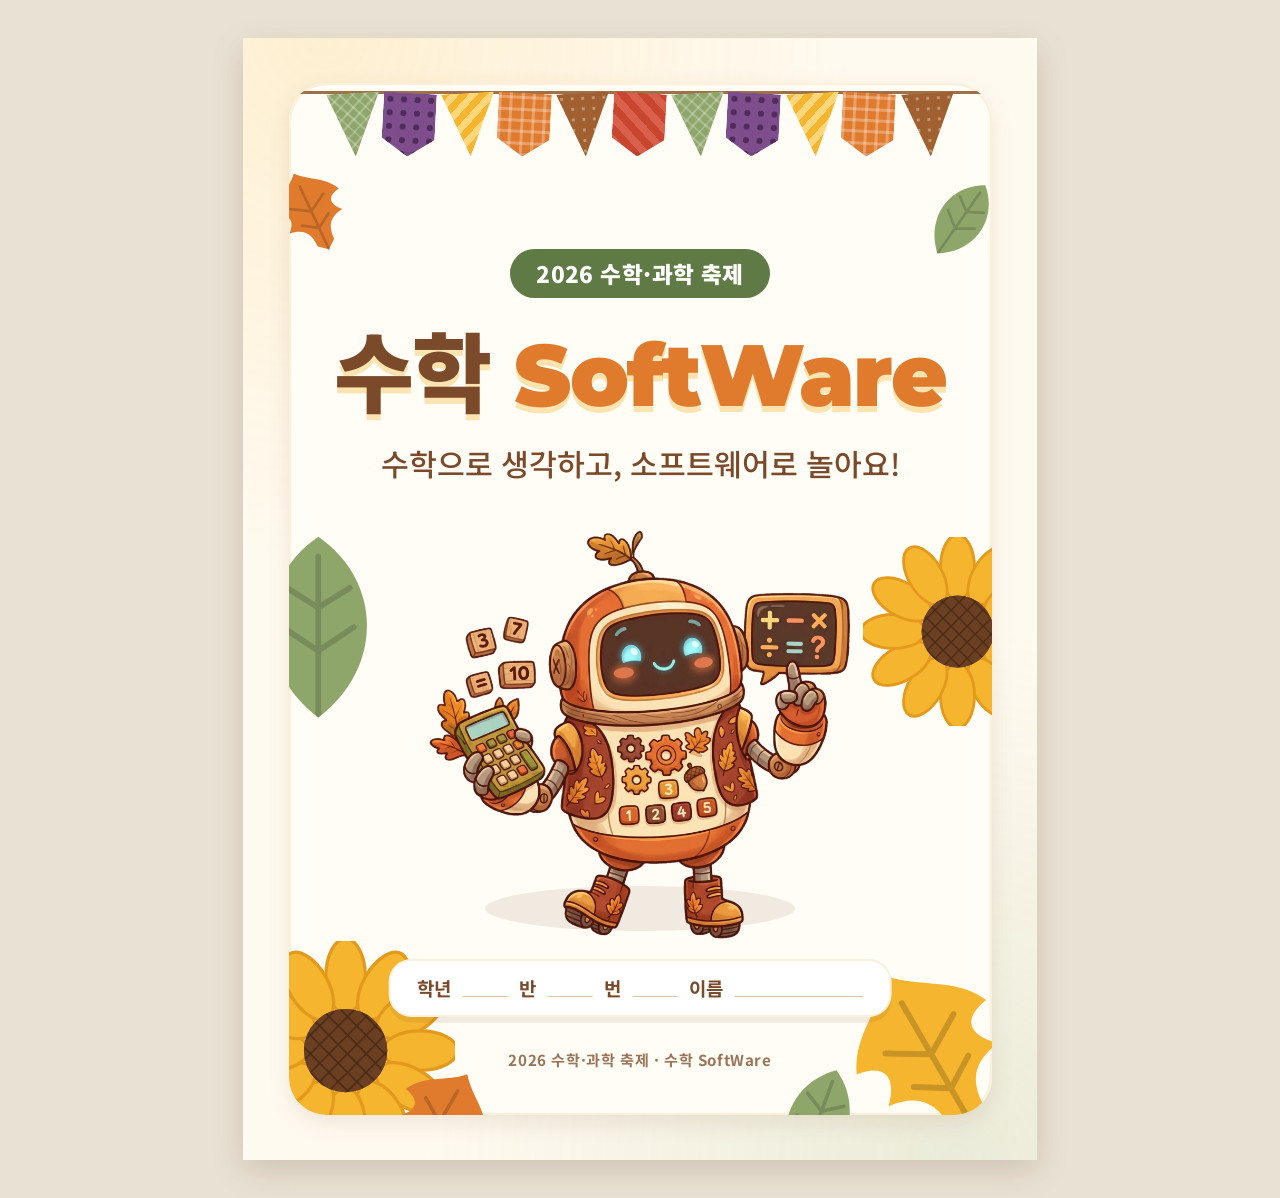
==== print/cover.html @ 3123ab9a "활동지 소책자 A4 표지 추가 (메인페이지 테마) Co-Authored-By: Claude Opus 5.5 <noreply@anthropic.com> Claude-Session: " ====
<!doctype html>
<html lang="ko">
<head>
  <meta charset="utf-8" />
  <meta name="viewport" content="width=device-width, initial-scale=1" />
  <title>수학 SoftWare 활동지 표지</title>
  <link rel="preconnect" href="https://fonts.googleapis.com" />
  <link rel="preconnect" href="https://fonts.gstatic.com" crossorigin />
  <link href="https://fonts.googleapis.com/css2?family=Montserrat:wght@600;800;900&family=Noto+Sans+KR:wght@400;500;700;900&display=swap" rel="stylesheet" />
  <style>
    /* 메인페이지(css/style.css)와 같은 색상·글꼴 */
    :root {
      --cream: #fffaf0;
      --cream-2: #fbf0dc;
      --brown: #7a4a2a;
      --orange: #e07b2e;
      --mustard: #f5b52e;
      --sage: #8fa66b;
      --sage-dark: #5f7a44;
      --plum: #7e4e8c;
      --red: #c8452f;
      --ink: #4a2e1c;
      --font-title: "Montserrat", "Noto Sans KR", sans-serif;
      --font-body: "Noto Sans KR", system-ui, sans-serif;
    }
    @page { size: A4; margin: 0; }
    * { box-sizing: border-box; }
    html, body { margin: 0; padding: 0; }
    body {
      background: #e9e2d4;
      font-family: var(--font-body); color: var(--ink);
      -webkit-print-color-adjust: exact; print-color-adjust: exact;
    }
    .sheet {
      position: relative; overflow: hidden; isolation: isolate;
      width: 210mm; height: 297mm; margin: 10mm auto;
      background:
        radial-gradient(circle at 10% 0%, rgba(245,181,46,.16), transparent 40%),
        radial-gradient(circle at 90% 100%, rgba(143,166,107,.18), transparent 40%),
        var(--cream);
      box-shadow: 0 10px 30px rgba(90,51,25,.18);
    }
    @media print {
      body { background: none; }
      .sheet { margin: 0; box-shadow: none; }
    }

    /* 안쪽 카드 (메인페이지 hero 상자) */
    .card {
      position: absolute; inset: 12mm; border-radius: 10mm; overflow: hidden; isolation: isolate;
      background: #fffdf6;
      box-shadow: 0 2mm 6mm rgba(122,74,42,.12), inset 0 0 0 .6mm var(--cream-2);
      display: flex; flex-direction: column; align-items: center; text-align: center;
      padding: 44mm 12mm 0;
    }

    /* 만국기 */
    .bunting {
      position: absolute; top: 0; left: 0; right: 0; z-index: 2;
      display: flex; justify-content: center; gap: 1.2mm; padding-top: 2.6mm;
    }
    .bunting::before {
      content: ""; position: absolute; left: 0; right: 0; top: 2mm; height: .9mm;
      background: #a07048; border-radius: 1mm;
    }
    .flag {
      width: 14mm; aspect-ratio: 5 / 6;
      clip-path: polygon(0 0, 100% 0, 100% 72%, 50% 100%, 0 72%);
      box-shadow: inset 0 -1mm 0 rgba(0,0,0,.08);
      transform-origin: top center;
    }
    .flag:nth-child(odd) { clip-path: polygon(0 0, 100% 0, 50% 100%); transform: rotate(-3deg); }
    .flag:nth-child(even) { transform: rotate(3deg); }
    .flag.dots   { background: radial-gradient(circle, #4f2c5c 30%, transparent 32%) 0 0 / 3.6mm 3.6mm, var(--plum); }
    .flag.stripe { background: repeating-linear-gradient(135deg, var(--mustard) 0 1.8mm, #ffd67a 1.8mm 3.6mm); }
    .flag.plaid  { background:
        repeating-linear-gradient(0deg, rgba(255,255,255,.28) 0 .8mm, transparent .8mm 3mm),
        repeating-linear-gradient(90deg, rgba(255,255,255,.28) 0 .8mm, transparent .8mm 3mm), var(--orange); }
    .flag.sage   { background:
        repeating-linear-gradient(45deg, rgba(255,255,255,.25) 0 .5mm, transparent .5mm 2.3mm),
        repeating-linear-gradient(-45deg, rgba(255,255,255,.25) 0 .5mm, transparent .5mm 2.3mm), var(--sage); }
    .flag.red    { background: repeating-linear-gradient(45deg, var(--red) 0 2mm, #d9604a 2mm 4mm); }
    .flag.spots  { background: radial-gradient(circle, rgba(255,255,255,.35) 22%, transparent 25%) 0 0 / 2.8mm 2.8mm, #a0602f; }

    /* 장식 */
    .deco { position: absolute; z-index: -1; pointer-events: none; }
    .deco svg { display: block; width: 100%; height: 100%; }

    /* 제목 영역 */
    .festival {
      display: inline-block; font-weight: 900; color: #fff; background: var(--sage-dark);
      font-size: 6mm; padding: 2mm 7mm; border-radius: 999px; letter-spacing: .02em;
    }
    h1 {
      font-family: var(--font-title); font-weight: 900; color: var(--brown);
      font-size: 23mm; line-height: 1; margin: 9mm 0 6mm;
      letter-spacing: -.02em; white-space: nowrap;
      text-shadow: 0 1.6mm 0 rgba(245,181,46,.35);
    }
    h1 span { color: var(--orange); }
    .lead { font-size: 8mm; color: var(--brown); margin: 0; font-weight: 500; }

    /* 수리봇 */
    .robot { position: relative; margin-top: 12mm; width: 112mm; height: 108mm; }
    .robot::before {
      content: ""; position: absolute; left: 50%; bottom: 2mm; transform: translateX(-50%);
      width: 82mm; height: 12mm; border-radius: 50%; background: rgba(122,74,42,.10);
    }
    .robot img { position: relative; width: 100%; height: 100%; object-fit: contain; }

    /* 하단 이름 칸 */
    .name {
      position: absolute; left: 50%; bottom: 26mm; transform: translateX(-50%);
      display: flex; gap: 3mm; align-items: center;
      background: #fff; border: .6mm solid var(--cream-2); border-radius: 6mm;
      padding: 3.5mm 7mm; box-shadow: 0 1.5mm 0 rgba(122,74,42,.10);
      font-weight: 700; color: var(--brown); font-size: 5mm; white-space: nowrap;
    }
    .name i { display: inline-block; width: 12mm; border-bottom: .4mm solid #d9c4a3; height: 5mm; }
    .name i.wide { width: 34mm; }
    .foot {
      position: absolute; left: 0; right: 0; bottom: 12mm;
      font-size: 4mm; color: #9a7558; font-weight: 700; letter-spacing: .04em;
    }
  </style>
</head>
<body>
  <svg width="0" height="0" style="position:absolute" aria-hidden="true">
    <defs>
      <symbol id="leaf" viewBox="0 0 100 100">
        <path d="M50 4 C62 18 80 22 88 40 C74 42 70 50 82 62 C68 64 60 70 60 88 L50 96 L40 88 C40 70 32 64 18 62 C30 50 26 42 12 40 C20 22 38 18 50 4 Z" fill="currentColor"/>
        <path d="M50 20 L50 96 M50 50 L30 38 M50 50 L70 38 M50 70 L34 60 M50 70 L66 60" stroke="rgba(0,0,0,.18)" stroke-width="3" fill="none" stroke-linecap="round"/>
      </symbol>
      <symbol id="oval-leaf" viewBox="0 0 100 100">
        <path d="M50 4 C82 26 84 70 50 96 C16 70 18 26 50 4 Z" fill="currentColor"/>
        <path d="M50 14 L50 94 M50 40 L34 30 M50 40 L66 30 M50 62 L32 50 M50 62 L68 50" stroke="rgba(0,0,0,.16)" stroke-width="3" fill="none" stroke-linecap="round"/>
      </symbol>
      <symbol id="sunflower" viewBox="0 0 100 100">
        <g fill="#f5b52e" stroke="#e39a1c" stroke-width="1.5">
          <ellipse cx="50" cy="16" rx="9" ry="17"/>
          <ellipse cx="50" cy="16" rx="9" ry="17" transform="rotate(30 50 50)"/>
          <ellipse cx="50" cy="16" rx="9" ry="17" transform="rotate(60 50 50)"/>
          <ellipse cx="50" cy="16" rx="9" ry="17" transform="rotate(90 50 50)"/>
          <ellipse cx="50" cy="16" rx="9" ry="17" transform="rotate(120 50 50)"/>
          <ellipse cx="50" cy="16" rx="9" ry="17" transform="rotate(150 50 50)"/>
          <ellipse cx="50" cy="16" rx="9" ry="17" transform="rotate(180 50 50)"/>
          <ellipse cx="50" cy="16" rx="9" ry="17" transform="rotate(210 50 50)"/>
          <ellipse cx="50" cy="16" rx="9" ry="17" transform="rotate(240 50 50)"/>
          <ellipse cx="50" cy="16" rx="9" ry="17" transform="rotate(270 50 50)"/>
          <ellipse cx="50" cy="16" rx="9" ry="17" transform="rotate(300 50 50)"/>
          <ellipse cx="50" cy="16" rx="9" ry="17" transform="rotate(330 50 50)"/>
        </g>
        <circle cx="50" cy="50" r="19" fill="#6b3f22"/>
        <circle cx="50" cy="50" r="19" fill="url(#seed)"/>
      </symbol>
      <pattern id="seed" width="6" height="6" patternUnits="userSpaceOnUse" patternTransform="rotate(45)">
        <rect width="6" height="6" fill="#6b3f22"/>
        <path d="M0 0 L6 0 M0 0 L0 6" stroke="#4a2a14" stroke-width="1.4"/>
      </pattern>
    </defs>
  </svg>

  <div class="sheet">
    <div class="card">
      <div class="bunting" aria-hidden="true">
        <span class="flag sage"></span><span class="flag dots"></span><span class="flag stripe"></span>
        <span class="flag plaid"></span><span class="flag spots"></span><span class="flag red"></span>
        <span class="flag sage"></span><span class="flag dots"></span><span class="flag stripe"></span>
        <span class="flag plaid"></span><span class="flag spots"></span>
      </div>

      <!-- 왼쪽 장식 -->
      <div class="deco" style="left:-18mm;top:118mm;width:52mm;height:52mm;color:var(--sage)"><svg><use href="#oval-leaf"/></svg></div>
      <div class="deco" style="left:-6mm;top:22mm;width:24mm;height:24mm;color:var(--orange);transform:rotate(-25deg)"><svg><use href="#leaf"/></svg></div>
      <div class="deco" style="left:-14mm;bottom:-12mm;width:58mm;height:58mm"><svg><use href="#sunflower"/></svg></div>
      <div class="deco" style="left:24mm;bottom:-18mm;width:32mm;height:32mm;color:var(--orange);transform:rotate(30deg)"><svg><use href="#leaf"/></svg></div>
      <!-- 오른쪽 장식 -->
      <div class="deco" style="right:-16mm;top:120mm;width:50mm;height:50mm"><svg><use href="#sunflower"/></svg></div>
      <div class="deco" style="right:-4mm;top:24mm;width:24mm;height:24mm;color:var(--sage);transform:rotate(35deg)"><svg><use href="#oval-leaf"/></svg></div>
      <div class="deco" style="right:-10mm;bottom:-10mm;width:52mm;height:52mm;color:var(--mustard);transform:rotate(-30deg)"><svg><use href="#leaf"/></svg></div>
      <div class="deco" style="right:30mm;bottom:-18mm;width:32mm;height:32mm;color:var(--sage);transform:rotate(20deg)"><svg><use href="#oval-leaf"/></svg></div>

      <span class="festival">2026 수학·과학 축제</span>
      <h1>수학 <span>SoftWare</span></h1>
      <p class="lead">수학으로 생각하고, 소프트웨어로 놀아요!</p>

      <div class="robot"><img src="../assets/robot.webp" alt="수리봇" /></div>

      <div class="name">
        <span>학년</span><i></i><span>반</span><i></i><span>번</span><i></i><span>이름</span><i class="wide"></i>
      </div>
      <div class="foot">2026 수학·과학 축제 · 수학 SoftWare</div>
    </div>
  </div>
</body>
</html>
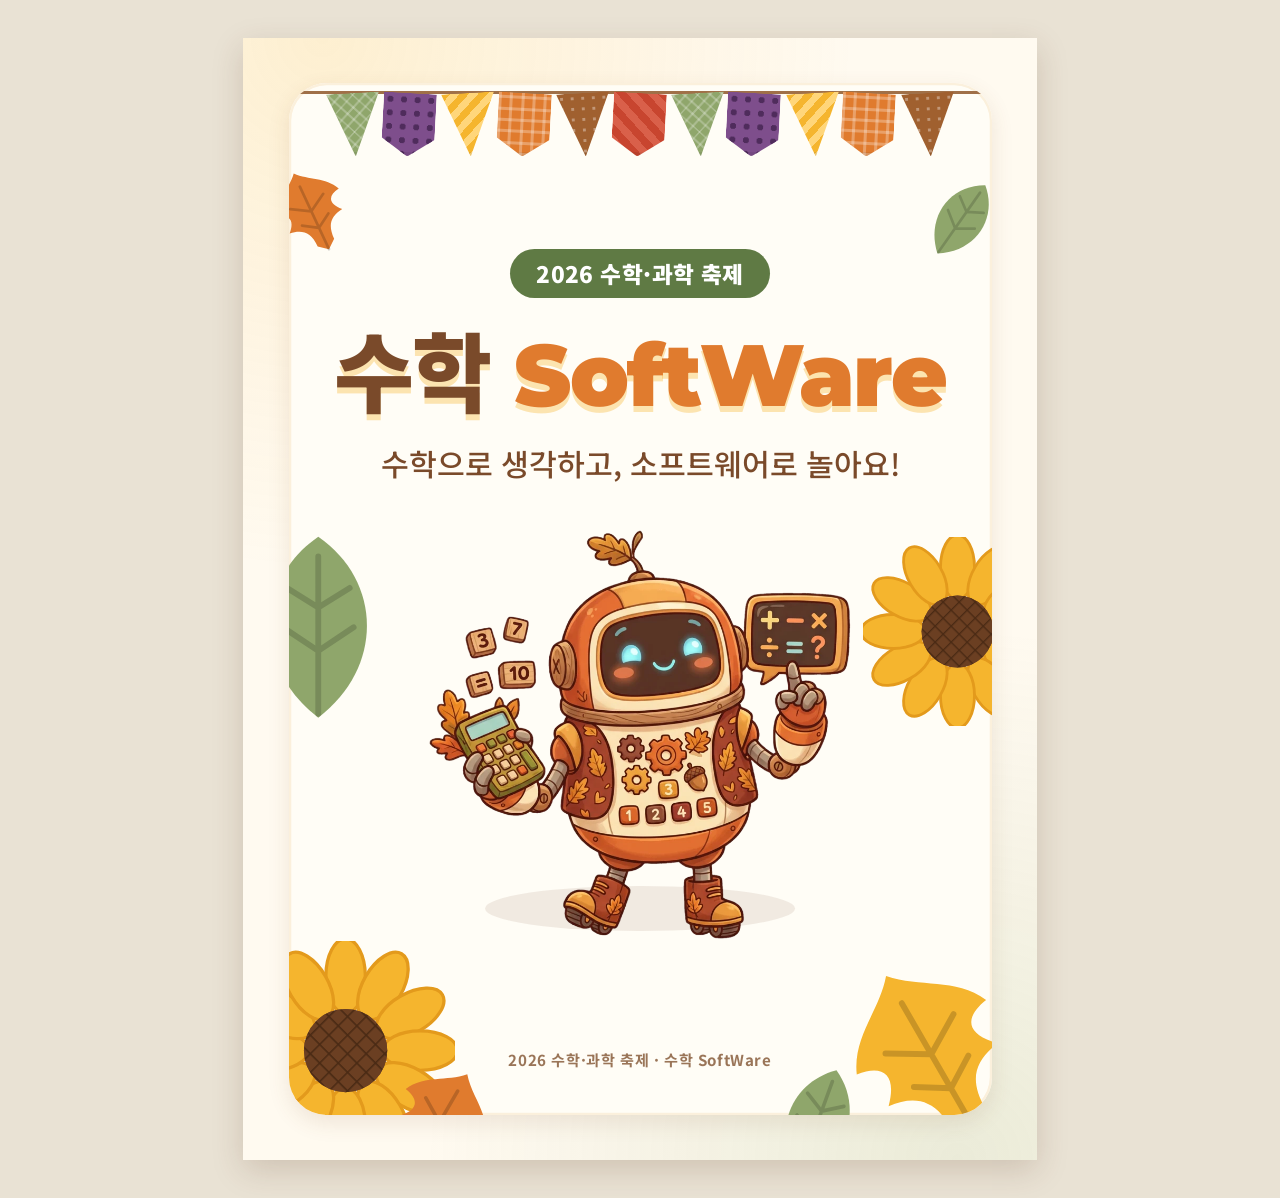
==== commit 0e8d1f07: "Remove student information section from cover.html Removed the student information section from the " ====
--- a/print/cover.html
+++ b/print/cover.html
@@ -186,9 +186,6 @@
 
       <div class="robot"><img src="../assets/robot.webp" alt="수리봇" /></div>
 
-      <div class="name">
-        <span>학년</span><i></i><span>반</span><i></i><span>번</span><i></i><span>이름</span><i class="wide"></i>
-      </div>
       <div class="foot">2026 수학·과학 축제 · 수학 SoftWare</div>
     </div>
   </div>
